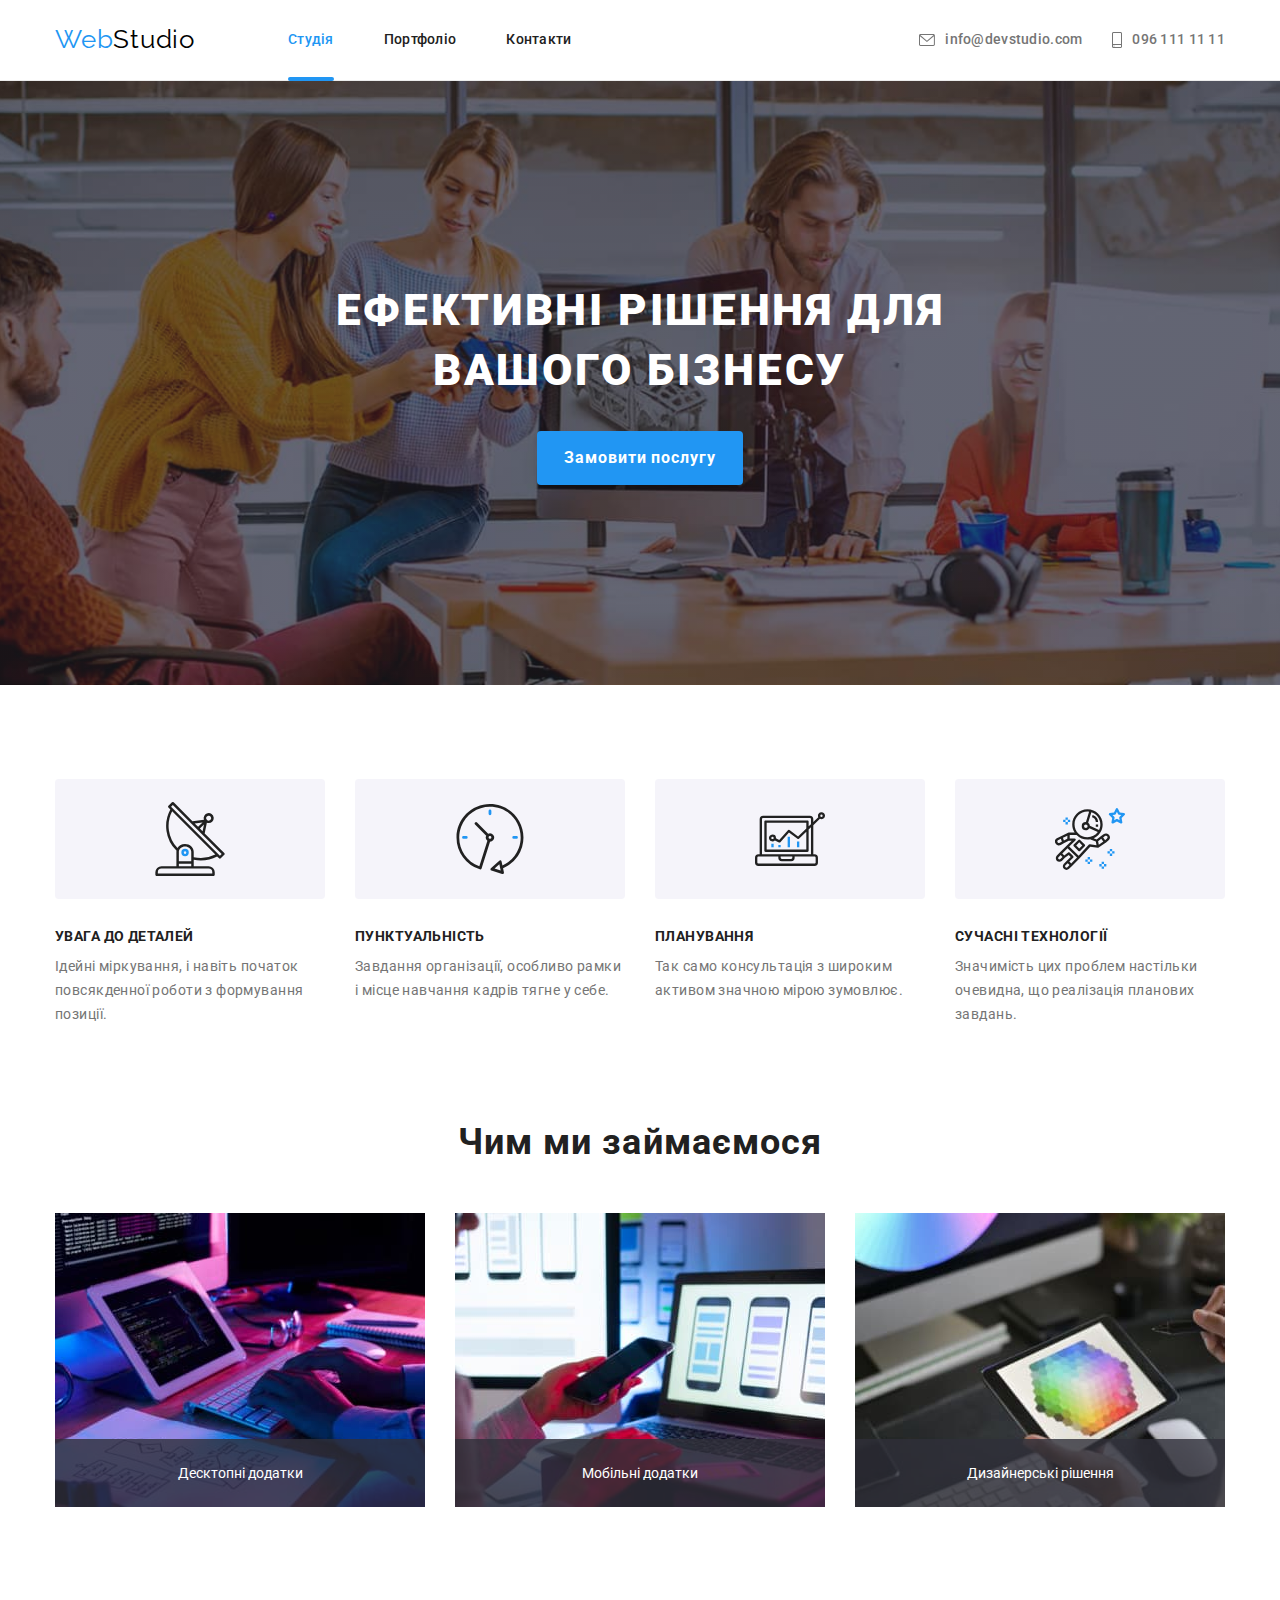
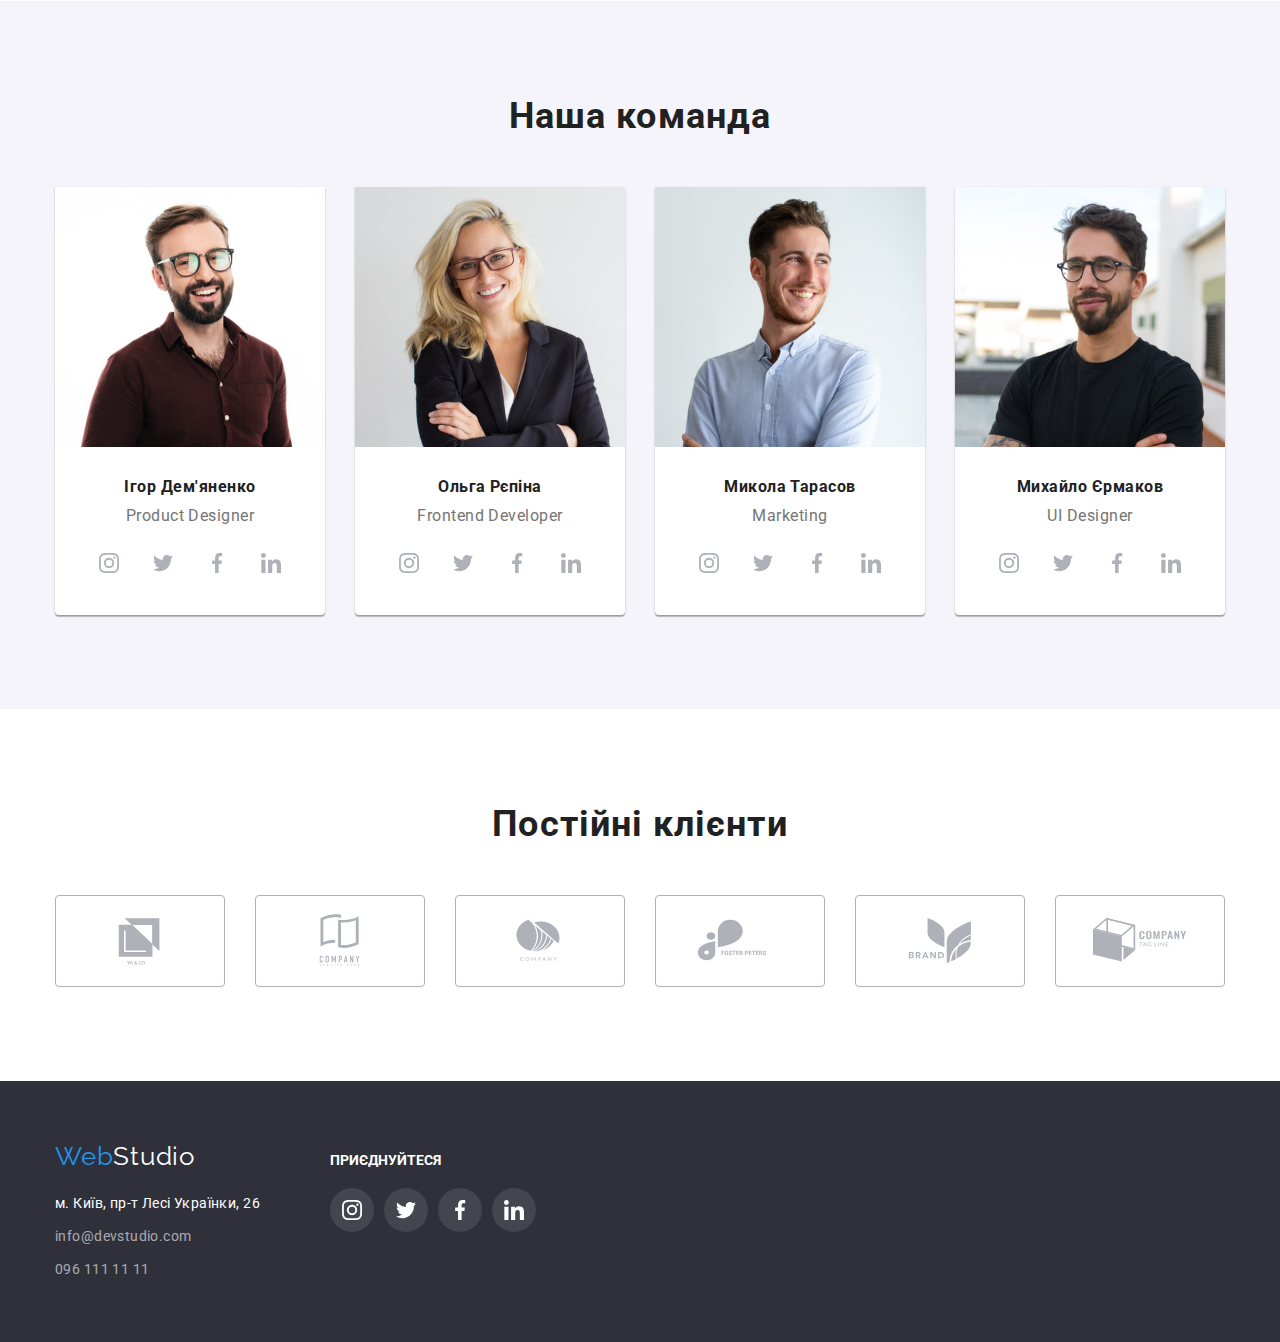
==== index.html @ e1a14d3d "positioning of elements" ====
<!DOCTYPE html>
<html lang="uk">
  <head>
    <meta charset="UTF-8" />
    <meta http-equiv="X-UA-Compatible" content="IE=edge" />
    <meta name="viewport" content="width=device-width, initial-scale=1.0" />
    <title>WebStudio</title>
    <link rel="preconnect" href="https://fonts.googleapis.com" />
    <link rel="preconnect" href="https://fonts.gstatic.com" crossorigin />
    <link
      href="https://fonts.googleapis.com/css2?family=Raleway:wght@700&family=Roboto:wght@400;500;700;900&display=swap"
      rel="stylesheet"
    />
    <link
      rel="stylesheet"
      href="https://cdnjs.cloudflare.com/ajax/libs/modern-normalize/1.1.0/modern-normalize.min.css"
    />
    <link
      rel="stylesheet"
      href="https://cdnjs.cloudflare.com/ajax/libs/animate.css/4.1.1/animate.min.css"
    />
    <link href="https://unpkg.com/aos@2.3.1/dist/aos.css" rel="stylesheet" />
    <link rel="stylesheet" href="css/styles.css" />
  </head>
  <body>
    <!--Шапка-->
    <header class="header-menu">
      <!--Навігація-->
      <div class="container lineheader">
        <a href="./index.html" class="logo-nav link" lang="en"
          ><span class="logo">Web</span><span class="logo-two">Studio</span></a
        >
        <nav>
          <ul class="list navheader">
            <li class="navheaderli">
              <a class="header-link current link" href="./index.html">Студія</a>
            </li>
            <li class="navheaderli">
              <a class="header-link link" href="./portfolio.html">Портфоліо</a>
            </li>
            <li class="navheaderli">
              <a class="header-link link" href="#">Контакти</a>
            </li>
          </ul>
        </nav>
        <!--Без навігації-->
        <ul class="list retreat notnavheader">
          <li class="">
            <a
              class="header-tel heder-tel-con link"
              href="mailto:info@devstudio.com"
            >
              <svg class="heder-list-app-icons" width="16" height="12">
                <use href="./images/icon.svg#icon-envelope-hover"></use>
              </svg>
              info@devstudio.com
            </a>
          </li>
          <li>
            <a class="header-tel heder-tel-con link" href="tel:0961111111">
              <svg class="heder-list-app-icons" width="10" height="16">
                <use href="./images/icon.svg#icon-smartphone"></use>
              </svg>
              096 111 11 11</a
            >
          </li>
        </ul>
      </div>
    </header>
    <!--Основна частина-->
    <main>
      <section class="hero hero-img section">
        <div class="container">
          <h1 class="hero-title">Ефективні рішення для вашого бізнесу</h1>
          <button class="hero-button" type="button" data-modal-open>
            Замовити послугу
          </button>
        </div>
      </section>
      <section class="section1">
        <div class="container">
          <h2 class="visually-hidden">Наші переваги</h2>
          <ul class="list benefitsone">
            <li class="benefits benefits-details">
              <h3 class="title">УВАГА ДО ДЕТАЛЕЙ</h3>
              <p class="text list">
                Ідейні міркування, і навіть початок повсякденної роботи з
                формування позиції.
              </p>
            </li>
            <li class="benefits benefits-punctuality">
              <h3 class="title">ПУНКТУАЛЬНІСТЬ</h3>
              <p class="text list">
                Завдання організації, особливо рамки і місце навчання кадрів
                тягне у себе.
              </p>
            </li>
            <li class="benefits benefits-planning">
              <h3 class="title">ПЛАНУВАННЯ</h3>
              <p class="text list">
                Так само консультація з широким активом значною мірою зумовлює.
              </p>
            </li>
            <li class="benefits benefits-technologies">
              <h3 class="title">СУЧАСНІ ТЕХНОЛОГІЇ</h3>
              <p class="text list">
                Значимість цих проблем настільки очевидна, що реалізація
                планових завдань.
              </p>
            </li>
          </ul>
        </div>
      </section>
      <section class="section2">
        <div class="container">
          <h2 class="title-section">Чим ми займаємося</h2>
          <ul class="list our-work">
            <li class="our-time-div">
              <img
                class="photo"
                src="images/hen.jpg"
                alt="Друк контенту на клавіатурі"
                width="370"
              />

              <p class="our-time">Десктопні додатки</p>
            </li>
            <li class="our-time-div">
              <img
                class="photo"
                src="images/tele.jpg"
                alt="Смартфон на фоні ноутбука"
                width="370"
              />
              <p class="our-time">Мобільні додатки</p>
            </li>
            <li class="our-time-div">
              <img
                class="photo"
                src="images/boxz.jpg"
                alt="Ноутбук з кольоровою мозаїкою"
                width="370"
              />
              <p class="our-time">Дизайнерські рішення</p>
            </li>
          </ul>
        </div>
      </section>
      <section class="title-section-background section">
        <div class="container">
          <h2 class="title-section">Наша команда</h2>
          <ul class="list title-center">
            <li class="title-namefirst">
              <img
                class="photo-two"
                src="images/ig.jpg"
                alt="Ігор Дем'яненко"
                width="270"
              />
              <div class="subjunctive">
                <h3 class="title-name">Ігор Дем'яненко</h3>
                <p class="title-profession">Product Designer</p>
                <ul class="list list-app-ul">
                  <li class="list-app-li">
                    <a class="list-app link" href="#">
                      <svg class="list-app-icons" width="20" height="20">
                        <use href="./images/icon.svg#icon-instagram"></use>
                      </svg>
                    </a>
                  </li>
                  <li class="list-app-li">
                    <a class="list-app link" href="#">
                      <svg class="list-app-icons" width="20" height="20">
                        <use
                          href="./images/icon.svg#icon-twitter
                        "
                        ></use>
                      </svg>
                    </a>
                  </li>
                  <li class="list-app-li">
                    <a class="list-app link" href="#">
                      <svg class="list-app-icons" width="20" height="20">
                        <use href="./images/icon.svg#icon-facebook"></use>
                      </svg>
                    </a>
                  </li>
                  <li class="list-app-li">
                    <a class="list-app link" href="#">
                      <svg class="list-app-icons" width="20" height="20">
                        <use href="./images/icon.svg#icon-linkedin"></use>
                      </svg>
                    </a>
                  </li>
                </ul>
              </div>
            </li>
            <li class="title-namefirst">
              <img
                class="photo-two"
                src="images/olg.jpg"
                alt="Ольга Рєпіна"
                width="270"
              />
              <div class="subjunctive">
                <h3 class="title-name">Ольга Рєпіна</h3>
                <p class="title-profession">Frontend Developer</p>
                <ul class="list list-app-ul">
                  <li class="list-app-li">
                    <a class="list-app link" href="#">
                      <svg class="list-app-icons" width="20" height="20">
                        <use href="./images/icon.svg#icon-instagram"></use>
                      </svg>
                    </a>
                  </li>
                  <li class="list-app-li">
                    <a class="list-app link" href="#">
                      <svg class="list-app-icons" width="20" height="20">
                        <use
                          href="./images/icon.svg#icon-twitter
                        "
                        ></use>
                      </svg>
                    </a>
                  </li>
                  <li class="list-app-li">
                    <a class="list-app link" href="#">
                      <svg class="list-app-icons" width="20" height="20">
                        <use href="./images/icon.svg#icon-facebook"></use>
                      </svg>
                    </a>
                  </li>
                  <li class="list-app-li">
                    <a class="list-app link" href="#">
                      <svg class="list-app-icons" width="20" height="20">
                        <use href="./images/icon.svg#icon-linkedin"></use>
                      </svg>
                    </a>
                  </li>
                </ul>
              </div>
            </li>
            <li class="title-namefirst">
              <img
                class="photo-two"
                src="images/muk.jpg"
                alt="Микола Тарасов"
                width="270"
              />
              <div class="subjunctive">
                <h3 class="title-name">Микола Тарасов</h3>
                <p class="title-profession">Marketing</p>
                <ul class="list list-app-ul">
                  <li class="list-app-li">
                    <a class="list-app link" href="#">
                      <svg class="list-app-icons" width="20" height="20">
                        <use href="./images/icon.svg#icon-instagram"></use>
                      </svg>
                    </a>
                  </li>
                  <li class="list-app-li">
                    <a class="list-app link" href="#">
                      <svg class="list-app-icons" width="20" height="20">
                        <use
                          href="./images/icon.svg#icon-twitter
                        "
                        ></use>
                      </svg>
                    </a>
                  </li>
                  <li class="list-app-li">
                    <a class="list-app link" href="#">
                      <svg class="list-app-icons" width="20" height="20">
                        <use href="./images/icon.svg#icon-facebook"></use>
                      </svg>
                    </a>
                  </li>
                  <li class="list-app-li">
                    <a class="list-app link" href="#">
                      <svg class="list-app-icons" width="20" height="20">
                        <use href="./images/icon.svg#icon-linkedin"></use>
                      </svg>
                    </a>
                  </li>
                </ul>
              </div>
            </li>
            <li class="title-namefirst">
              <img
                class="photo-two"
                src="images/muh.jpg"
                alt="Михайло Єрмаков"
                width="270"
              />
              <div class="subjunctive">
                <h3 class="title-name">Михайло Єрмаков</h3>
                <p class="title-profession">UI Designer</p>
                <ul class="list list-app-ul">
                  <li class="list-app-li">
                    <a class="list-app link" href="#">
                      <svg class="list-app-icons" width="20" height="20">
                        <use href="./images/icon.svg#icon-instagram"></use>
                      </svg>
                    </a>
                  </li>
                  <li class="list-app-li">
                    <a class="list-app link" href="#">
                      <svg class="list-app-icons" width="20" height="20">
                        <use
                          href="./images/icon.svg#icon-twitter
                        "
                        ></use>
                      </svg>
                    </a>
                  </li>
                  <li class="list-app-li">
                    <a class="list-app link" href="#">
                      <svg class="list-app-icons" width="20" height="20">
                        <use href="./images/icon.svg#icon-facebook"></use>
                      </svg>
                    </a>
                  </li>
                  <li class="list-app-li">
                    <a class="list-app link" href="#">
                      <svg class="list-app-icons" width="20" height="20">
                        <use href="./images/icon.svg#icon-linkedin"></use>
                      </svg>
                    </a>
                  </li>
                </ul>
              </div>
            </li>
          </ul>
        </div>
      </section>
      <section class="section">
        <div class="container">
          <h2 class="title-section">Постійні клієнти</h2>
          <ul class="list customers-ul title-center">
            <li class="customers">
              <a class="customers-list link" href="#">
                <svg class="customers-list-svg" width="106" height="60">
                  <use href="./images/icon.svg#icon-Logo"></use>
                </svg>
              </a>
            </li>
            <li class="customers">
              <a class="customers-list link" href="#">
                <svg class="customers-list-svg" width="106" height="60">
                  <use href="./images/icon.svg#icon-Logo-1"></use>
                </svg>
              </a>
            </li>
            <li class="customers">
              <a class="customers-list link" href="#">
                <svg class="customers-list-svg" width="106" height="60">
                  <use href="./images/icon.svg#icon-Logo-2"></use>
                </svg>
              </a>
            </li>
            <li class="customers">
              <a class="customers-list link" href="#">
                <svg class="customers-list-svg" width="106" height="60">
                  <use href="./images/icon.svg#icon-Logo-3"></use>
                </svg>
              </a>
            </li>
            <li class="customers">
              <a class="customers-list link" href="#">
                <svg class="customers-list-svg" width="106" height="60">
                  <use href="./images/icon.svg#icon-Logo-4"></use>
                </svg>
              </a>
            </li>
            <li class="customers">
              <a class="customers-list link" href="#">
                <svg class="customers-list-svg" width="106" height="60">
                  <use href="./images/icon.svg#icon-Logo-5"></use>
                </svg>
              </a>
            </li>
          </ul>
        </div>
      </section>
    </main>
    <!--Підвал-->
    <footer class="footer-menu">
      <div class="container class-one-div">
        <div class="class-two-div">
          <a href="./index.html" class="logo-nav link"
            ><span class="logo" lang="en">Web</span
            ><span class="logo-three">Studio</span></a
          >
          <address class="address-bottom">
            <ul class="list">
              <li class="addressli">
                <a
                  class="text-address link"
                  href="https://goo.gl/maps/tJb3yCtmhB1Y2pRR6"
                  target="_blank"
                  rel="noopener noreferrer"
                  >м. Київ, пр-т Лесі Українки, 26</a
                >
              </li>
              <li class="addressli">
                <a
                  class="text-address-tel link"
                  href="mailto:info@devstudio.com"
                  >info@devstudio.com
                </a>
              </li>
              <li class="addressli">
                <a class="text-address-tel link" href="tel:0961111111">
                  096 111 11 11</a
                >
              </li>
            </ul>
          </address>
        </div>
        <div class="footer-div">
          <h4 class="footer-name">ПРИЄДНУЙТЕСЯ</h4>
          <ul class="foter-list-app-ul list">
            <li class="foter-list-app-li">
              <a class="foter-list-app link" href="#">
                <svg class="foter-list-app-icons" width="20" height="20">
                  <use href="./images/icon.svg#icon-instagram"></use>
                </svg>
              </a>
            </li>
            <li class="foter-list-app-li">
              <a class="foter-list-app link" href="#">
                <svg class="foter-list-app-icons" width="20" height="20">
                  <use href="./images/icon.svg#icon-twitter"></use>
                </svg>
              </a>
            </li>
            <li class="foter-list-app-li">
              <a class="foter-list-app link" href="#">
                <svg class="foter-list-app-icons" width="20" height="20">
                  <use href="./images/icon.svg#icon-facebook"></use>
                </svg>
              </a>
            </li>
            <li class="foter-list-app-li">
              <a class="foter-list-app link" href="#">
                <svg class="foter-list-app-icons" width="20" height="20">
                  <use href="./images/icon.svg#icon-linkedin"></use>
                </svg>
              </a>
            </li>
          </ul>
        </div>
      </div>
    </footer>
    <div class="backdrop is-hidden" data-modal>
      <div class="modal">
        <button class="modal-btn" type="button" data-modal-close>
          <svg class="modal-close-item" width="18" height="18">
            <use href="./images/icon.svg#icon-close"></use>
          </svg>
        </button>
      </div>
    </div>
    <script src="https://unpkg.com/aos@2.3.1/dist/aos.js"></script>
    <script>
      AOS.init();
    </script>
    <script src="./js/modal.js"></script>
  </body>
</html>
---- css/styles.css ----
:root {
  --advantage-color: #ffffff;
  --text-color: #212121;
  --btn-color: #2196f3;
  --header-footer-color: #2f303a;
  --text-color-light: #757575;
  --text-logo: #000000;
  --btn-color-dark: #188ce8;
  --color-section: #f5f4fa;
  --address-color: rgba(255, 255, 255, 0.6);
  --list-app-icons: #afb1b8;
  --hero-img: #c4c4c4;
}

p,
h1,
h2,
h3,
h4,
h5,
h6 {
  margin: 0;
}

ul {
  margin: 0;
  padding: 0;
}

.container {
  width: 1200px;
  padding-left: 15px;
  padding-right: 15px;
  margin: 0 auto;
}

.section {
  padding-top: 94px;
  padding-bottom: 94px;
}

.section1 {
  padding-bottom: 47px;
  padding-top: 94px;
}

.section2 {
  padding-top: 47px;
  padding-bottom: 94px;
}

.lineheader {
  display: flex;
  align-items: center;
}

.navheader {
  display: flex;
  margin-left: 93px;
}

.notnavheader {
  display: flex;
  margin-left: auto;
}

.navheaderli {
  margin-right: 50px;
}

.navheaderli:last-child {
  margin-right: 0px;
}

.header-link.link.current {
  color: var(--btn-color);
}

.header-link.link.current::after {
  content: "";
  display: block;
  width: 100%;
  height: 4px;
  background-color: var(--btn-color);
  border-radius: 2px;
  margin-bottom: -1px;
  left: 0;
  bottom: 0;
  position: absolute;
  transition: opaciti 250ms cubic-bezier(0.4, 0, 0.2, 1);
}

body {
  font-family: "Roboto", "Raleway", sans-serif;
  color: var(--text-color);
  background-color: var(--advantage-color);
}

.hero {
  background: var(--header-footer-color);
  padding: 200px 0px 200px 0px;
  text-align: center;
}

.hero-img {
  max-width: 1600px;
  margin-left: auto;
  margin-right: auto;
  background-image: linear-gradient(
      to right,
      rgba(47, 48, 58, 0.4),
      rgba(47, 48, 58, 0.4)
    ),
    url(../images/fonn.jpg);
  background-repeat: no-repeat;
  background-position: center;
  background-size: cover;
  background-color: var(--hero-img);
}

.hero-title {
  font-weight: 900;
  font-size: 44px;
  line-height: 1.36;
  letter-spacing: 0.06em;
  text-transform: uppercase;
  color: var(--advantage-color);
  max-width: 696px;
  margin: 0 auto;
  text-align: center;
}

.hero-button {
  font-family: inherit;
  font-weight: 700;
  font-size: 16px;
  line-height: 1.88;
  letter-spacing: 0.06em;
  cursor: pointer;
  background-color: var(--btn-color);
  color: var(--advantage-color);
  border-color: transparent;
  border-radius: 4px;
  margin-top: 30px;
  padding: 10px 25px;
  box-shadow: 0px 4px 4px rgba(0, 0, 0, 0.15);
  transition: color 250ms cubic-bezier(0.4, 0, 0.2, 1),
    background-color 250ms cubic-bezier(0.4, 0, 0.2, 1);
}
.hero-button:hover,
.hero-button:focus {
  background-color: var(--btn-color-dark);
  color: var(--advantage-color);
}

.benefitsone {
  display: flex;
}

.benefits {
  margin-right: 30px;
}

.benefits:last-child {
  margin-right: 0px;
}

.benefits::before {
  content: "";
  display: block;
  width: 270px;
  height: 120px;
  margin-bottom: 30px;
  background-color: var(--color-section);
  background-size: contain;
  background-repeat: no-repeat;
  background-position: center;
  border-radius: 4px;
}

.benefits-details::before {
  background-image: url(../images/Group.svg);
  background-size: 70px;
}

.benefits-punctuality::before {
  background-image: url(../images/clock.svg);
  background-size: 70px;
}

.benefits-planning::before {
  background-image: url(../images/diagram.svg);
  background-size: 70px;
}

.benefits-technologies::before {
  background-image: url(../images/astronaut.svg);
  background-size: 70px;
}

.our-work {
  display: flex;
  gap: 30px;
}

.our-time {
  font-size: 14px;
  line-height: 100%;
  background-color: rgba(47, 48, 58, 0.8);
  color: var(--advantage-color);
  padding-top: 27px;
  padding-bottom: 27px;
  width: 370px;
  display: flex;
  text-align: center;
  position: absolute;
  justify-content: center;
  bottom: 0;
  right: 0;
}

.our-time-div {
  position: relative;
}

.title-center {
  display: flex;
  gap: 30px;
}

.title {
  font-weight: 700;
  font-size: 14px;
  line-height: 1.14;
  letter-spacing: 0.03em;
  text-transform: uppercase;
  margin-bottom: 10px;
}

.text {
  font-size: 14px;
  line-height: 1.71;
  letter-spacing: 0.03em;
  color: var(--text-color-light);
}

.title-section-background {
  background-color: var(--color-section);
}

.title-namefirst {
  background-color: var(--advantage-color);
  text-align: center;
  box-shadow: 0px 1px 3px rgba(0, 0, 0, 0.12), 0px 1px 1px rgba(0, 0, 0, 0.14),
    0px 2px 1px rgba(0, 0, 0, 0.2);
  border-radius: 0px 0px 4px 4px;
}

.title-section {
  font-weight: 700;
  font-size: 36px;
  line-height: 1.17;
  letter-spacing: 0.03em;
  margin: 0 auto;
  text-align: center;
  margin-bottom: 50px;
}

.title-name {
  font-size: 16px;
  line-height: 1.19;
  letter-spacing: 0.03em;
  margin-bottom: 10px;
}

.title-profession {
  font-size: 16px;
  line-height: 1.19;
  letter-spacing: 0.03em;
  color: var(--text-color-light);
  margin-bottom: 16px;
}

.header-menu {
  background-color: var(--advantage-color);
  border-bottom: 1px solid #ececec;
}

.logo-nav {
  font-family: "Raleway", sans-serif;
  font-size: 26px;
  line-height: 1.19;
  letter-spacing: 0.03em;
  padding-top: 24px;
  padding-bottom: 25px;
}

.logo {
  color: var(--btn-color);
}

.logo-two {
  color: var(--text-logo);
}

.header-link {
  font-weight: 500;
  font-size: 14px;
  line-height: 1.14;
  letter-spacing: 0.02em;
  color: var(--text-color);
  display: block;
  padding-top: 32px;
  padding-bottom: 32px;
  transition: color 250ms cubic-bezier(0.4, 0, 0.2, 1);
  position: relative;
}

.header-link:focus,
.header-link:hover {
  color: var(--btn-color);
}

.heder-list-app-icons {
  fill: currentColor;
}

.header-tel {
  font-style: normal;
  font-weight: 500;
  font-size: 14px;
  line-height: 1.14;
  letter-spacing: 0.02em;
  color: var(--text-color-light);
  padding-top: 32px;
  padding-bottom: 32px;
  display: flex;
  align-items: center;
  justify-content: center;
  transition: color 250ms cubic-bezier(0.4, 0, 0.2, 1);
}

.header-tel:hover,
.header-tel:focus {
  color: var(--btn-color);
}

.retreat {
  gap: 30px;
}

.heder-tel-con {
  gap: 10px;
}

.link {
  text-decoration: none;
}

.current {
  color: var(--btn-color);
}

.list {
  list-style: none;
}

.btn {
  display: flex;
  justify-content: center;
  gap: 8px;
  margin-bottom: 50px;
}

.buttons {
  font-family: inherit;
  font-weight: 500;
  font-size: 16px;
  line-height: 1.63;
  letter-spacing: 0.03em;
  color: var(--text-color);
  cursor: pointer;
  border-color: transparent;
  padding: 6px 22px;
  border-radius: 4px;
  gap: 8px;
  transition: color 250ms cubic-bezier(0.4, 0, 0.2, 1),
    background-color 250ms cubic-bezier(0.4, 0, 0.2, 1),
    box-shadow 250ms cubic-bezier(0.4, 0, 0.2, 1);
}

.buttons:hover,
.buttons:focus {
  background-color: var(--btn-color);
  color: var(--advantage-color);
  box-shadow: 0px 3px 1px rgba(0, 0, 0, 0.1), 0px 1px 2px rgba(0, 0, 0, 0.08),
    0px 2px 2px rgba(0, 0, 0, 0.12);
}

.menu-services {
  display: flex;
  flex-wrap: wrap;
  gap: 30px;
}

.photo {
  display: block;
  max-width: 100%;
}

.photo-two {
  display: block;
  max-width: 100%;
}

.subjunctive {
  padding-top: 30px;
  padding-bottom: 30px;
}

.list-app-ul {
  display: flex;
  justify-content: center;
  gap: 10px;
}

.list-app {
  width: 44px;
  height: 44px;
  border-radius: 50%;
  display: flex;
  align-items: center;
  justify-content: center;
  color: var(--list-app-icons);
  transition: background-color 250ms cubic-bezier(0.4, 0, 0.2, 1);
}

.list-app-icons {
  fill: currentColor;
  transition: fill 250ms cubic-bezier(0.4, 0, 0.2, 1);
}

.list-app:hover,
.list-app:focus {
  background-color: var(--btn-color);
  color: var(--advantage-color);
}

.main-background {
  background-color: var(--advantage-color);
  width: 370px;
  position: relative;
}

.text-absolute {
  position: absolute;
  top: 0;
  left: 0;
  font-size: 18px;
  line-height: 28px;
  background-color: rgba(33, 150, 243, 0.9);
  color: var(--advantage-color);
  padding: 63px 24px 56px 24px;
  height: 100%;
  transform: translateY(100%);
  transition: transform 250ms cubic-bezier(0.4, 0, 0.2, 1);
  overflow: auto;
}

.portfolio-hover:hover .text-absolute {
  transform: translateY(0);
}

.portfolio-fon {
  position: relative;
  font-size: 0;
  line-height: 0;
  overflow: hidden;
}

.portfolio-subjunctive {
  padding: 20px 24px;
  border-left: 1px solid #eeeeee;
  border-bottom: 1px solid #eeeeee;
  border-right: 1px solid #eeeeee;
  width: 370px;
}

.portfolio-hover {
  display: inline-block;
  font-size: 0;
  line-height: 0;
  transition: box-shadow 250ms cubic-bezier(0.4, 0, 0.2, 1);
}

.portfolio-hover:hover,
.portfolio-hover:focus {
  box-shadow: 0px 1px 1px rgba(0, 0, 0, 0.12), 0px 4px 4px rgba(0, 0, 0, 0.06),
    1px 4px 6px rgba(0, 0, 0, 0.16);
}

.img-link {
  margin-bottom: 4px;
}

.main {
  font-weight: 700;
  font-size: 18px;
  line-height: 2;
  letter-spacing: 0.06em;
  color: var(--text-color);
}

.main-content {
  font-size: 16px;
  line-height: 1.88;
  letter-spacing: 0.03em;
  color: var(--text-color-light);
}

.text-address {
  font-style: normal;
  font-size: 14px;
  line-height: 1.71;
  letter-spacing: 0.03em;
  color: var(--advantage-color);
  transition: color 250ms cubic-bezier(0.4, 0, 0.2, 1);
}

.text-address-tel {
  font-style: normal;
  font-size: 14px;
  line-height: 1.71;
  letter-spacing: 0.03em;
  color: var(--address-color);
  transition: color 250ms cubic-bezier(0.4, 0, 0.2, 1);
}

.text-address:hover,
.text-address:focus {
  color: var(--btn-color);
}

.text-address-tel:hover,
.text-address-tel:focus {
  color: var(--btn-color);
}

.customers-ul {
  display: flex;
  justify-content: center;
  gap: 30px;
}

.customers-list {
  display: flex;
  align-items: center;
  justify-content: center;
  width: 170px;
  height: 92px;
  border: 1px solid var(--list-app-icons);
  border-radius: 4px;
  fill: var(--list-app-icons);
  transition: fill 250ms cubic-bezier(0.4, 0, 0.2, 1);
}

.customers-list:hover,
.customers-list:focus {
  fill: var(--btn-color);
  border-color: var(--btn-color);
  transition: fill 250ms cubic-bezier(0.4, 0, 0.2, 1),
    border-color 250ms cubic-bezier(0.4, 0, 0.2, 1);
}

.address-bottom:hover {
  color: var(--btn-color-dark);
}

.class-two-div {
  margin-right: 70px;
}

.foter-list-app-ul {
  display: flex;
  justify-content: center;
  gap: 10px;
}

.foter-list-app {
  width: 44px;
  height: 44px;
  border-radius: 50%;
  display: flex;
  align-items: center;
  justify-content: center;
  background-color: rgba(255, 255, 255, 0.1);
  color: var(--advantage-color);
  transition: background-color 250ms cubic-bezier(0.4, 0, 0.2, 1);
}

.foter-list-app-icons {
  fill: currentColor;
  transition: fill 250ms cubic-bezier(0.4, 0, 0.2, 1);
}

.foter-list-app:hover,
.foter-list-app:focus {
  background-color: var(--btn-color);
  color: var(--advantage-color);
}

.class-one-div {
  display: flex;
  align-items: baseline;
}

.footer-name {
  color: var(--advantage-color);
  letter-spacing: 3%;
  margin-bottom: 20px;
  font-size: 14px;
}

.footer-menu {
  background-color: var(--header-footer-color);
  padding-top: 60px;
  padding-bottom: 60px;
}

.logo-three {
  color: var(--advantage-color);
}

.address-bottom {
  margin-top: 20px;
}

.addressli {
  margin-bottom: 9px;
}

.addressli:last-child {
  margin-bottom: 0px;
}

.visually-hidden {
  position: absolute;
  white-space: nowrap;
  width: 1px;
  height: 1px;
  overflow: hidden;
  border: 0;
  padding: 0;
  clip: rect(0 0 0 0);
  clip-path: inset(50%);
  margin: -1px;
}
.backdrop {
  position: fixed;
  top: 0;
  width: 100%;
  height: 100%;
  background-color: rgba(0, 0, 0, 0.1);
  transition: opacity 250ms cubic-bezier(0.4, 0, 0.2, 1),
    visibility 250ms cubic-bezier(0.4, 0, 0.2, 1);
}
.modal {
  width: 528px;
  min-height: 581px;
  background-color: var(--advantage-color);
  position: absolute;
  top: 50%;
  left: 50%;
  transform: translate(-50%, -50%) scaleX(1);
  transition: transform 250ms cubic-bezier(0.4, 0, 0.2, 1);
}
.modal-btn {
  width: 30px;
  height: 30px;
  border: 1px solid rgba(0, 0, 0, 0.1);
  border-radius: 50%;
  background-color: transparent;
  position: absolute;
  right: 8px;
  top: 8px;
  display: flex;
  align-items: center;
  justify-content: center;
  padding: 0;
  cursor: pointer;
}
.backdrop.is-hidden .modal {
  transform: translate(-50%, -50%) scaleX(0);
}
/* Приховати модалку */

.is-hidden {
  opacity: 0;
  visibility: hidden;
  pointer-events: none;
}
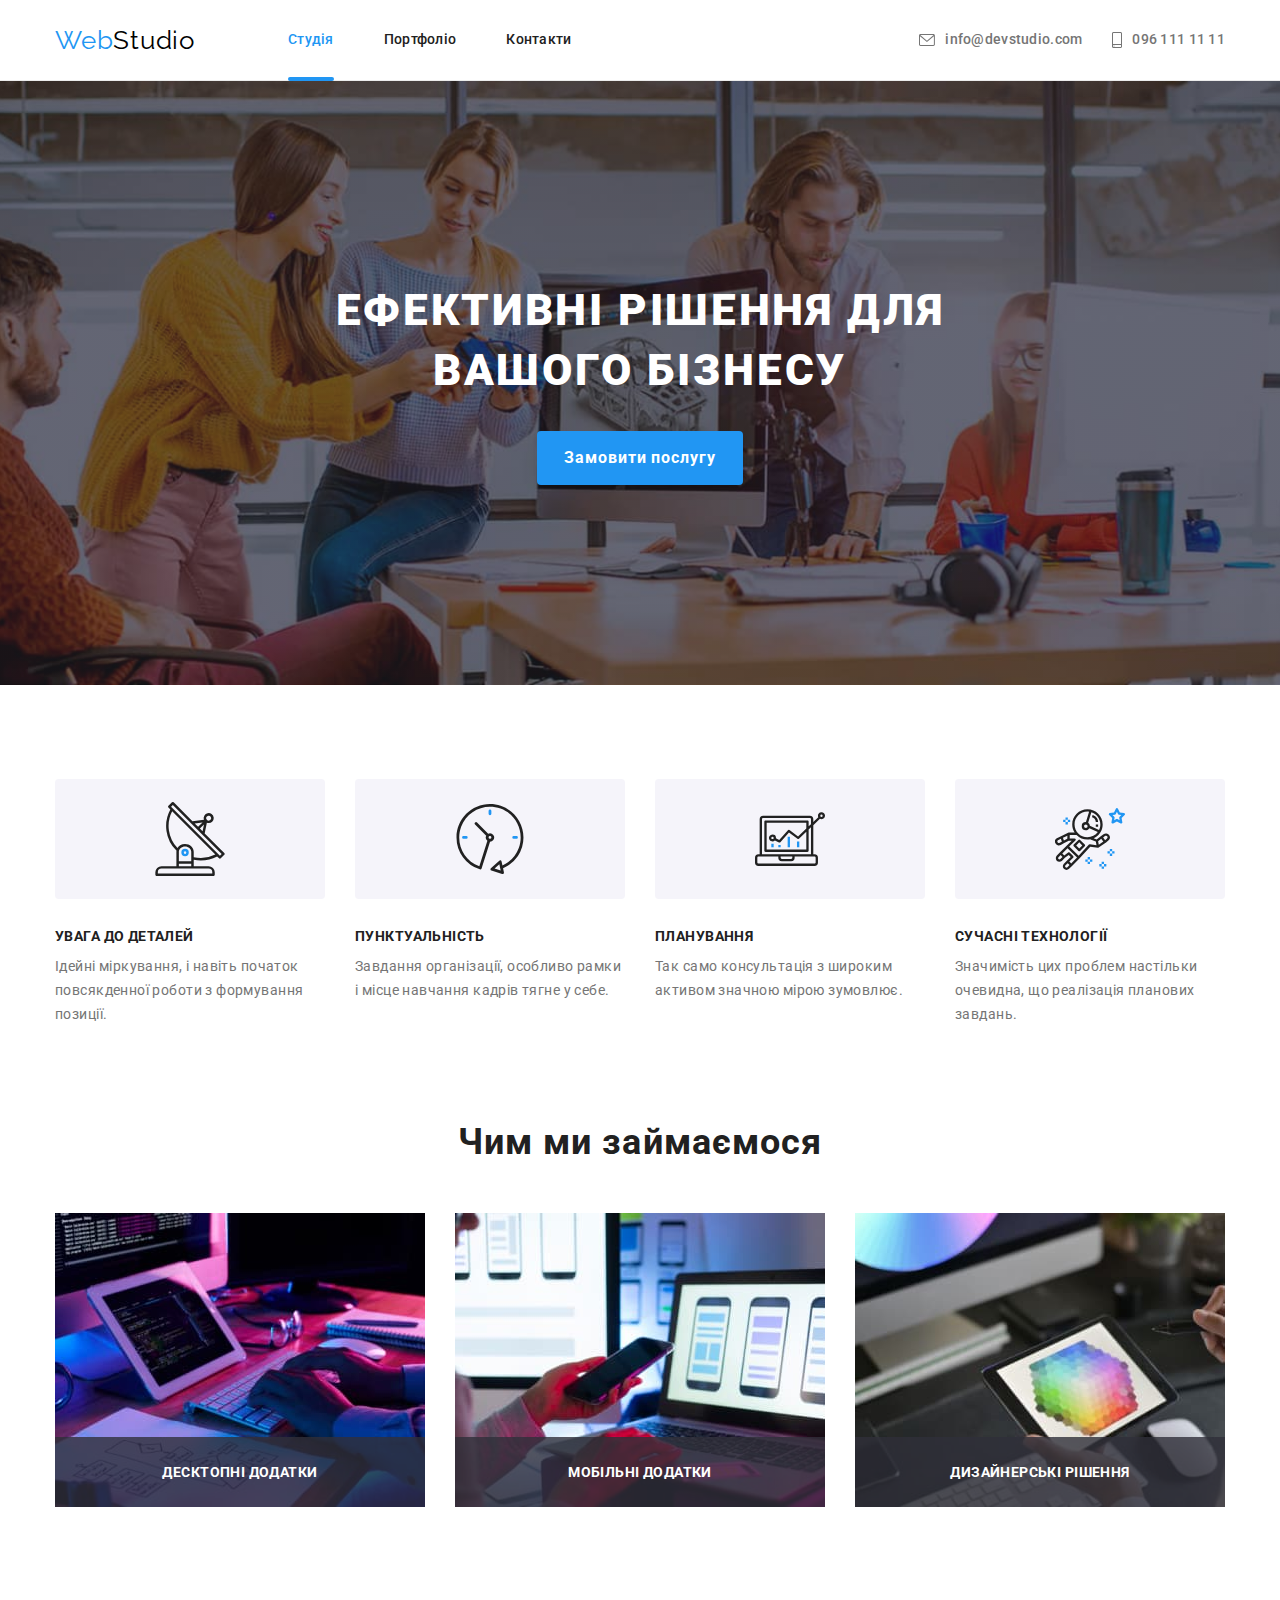
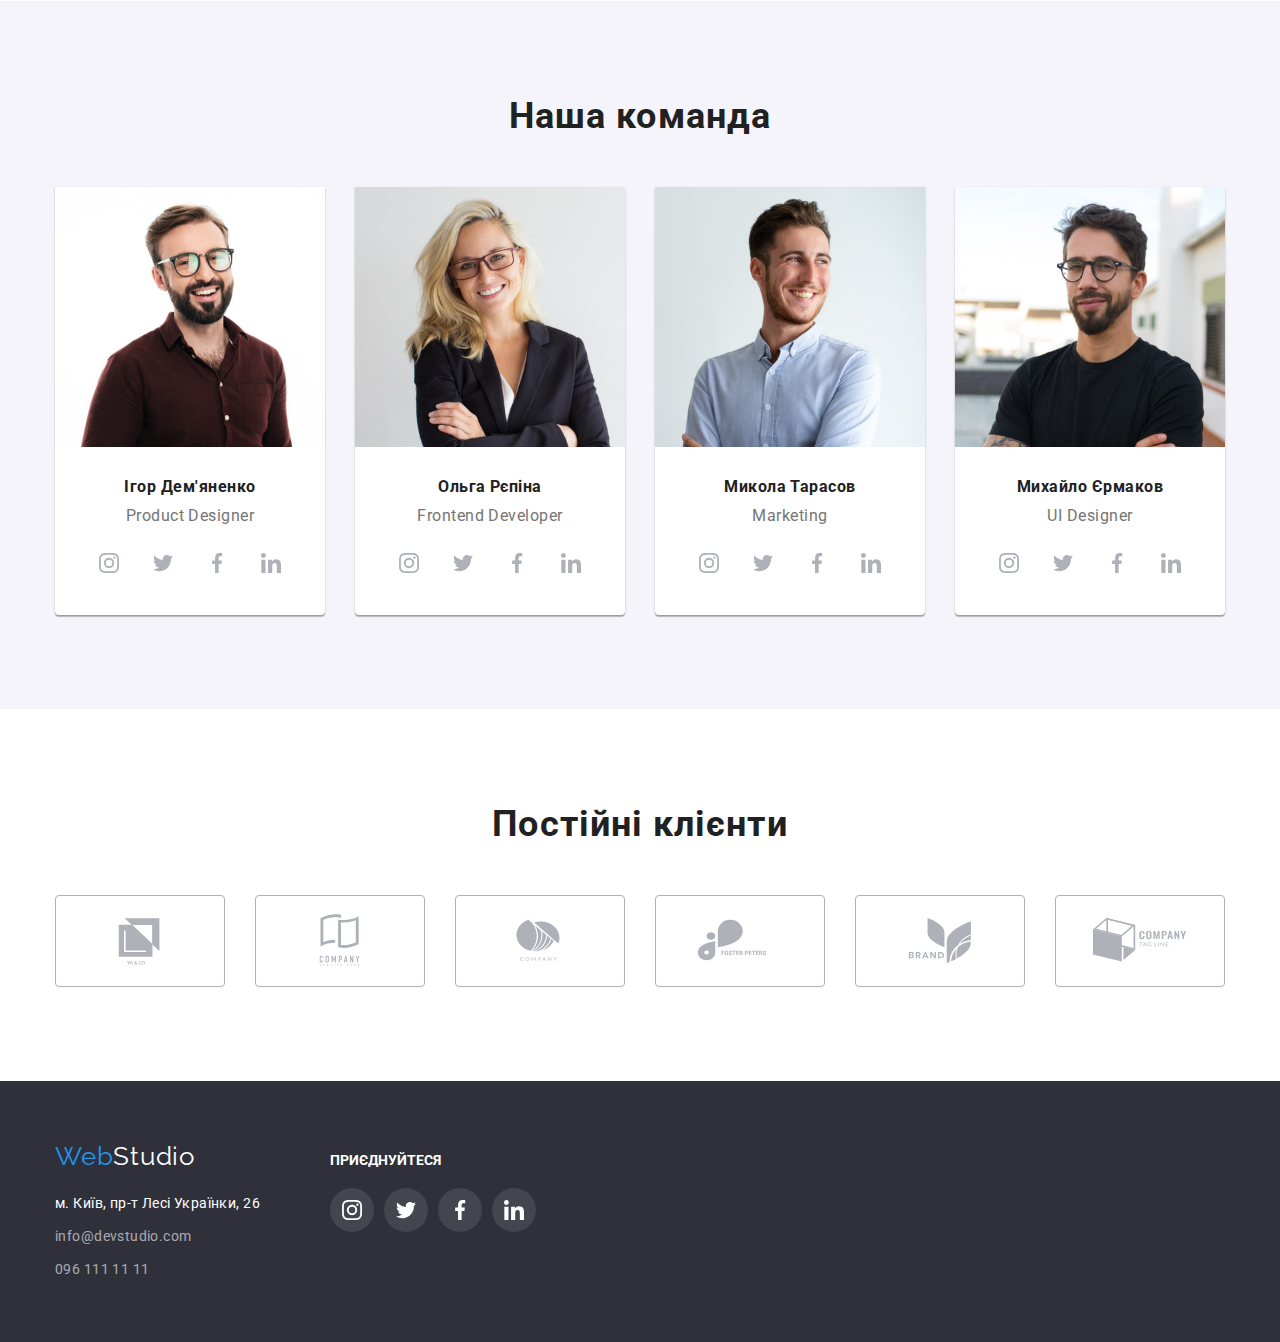
==== commit 646a6cc6: "positioning of elements two" ====
--- a/index.html
+++ b/index.html
@@ -123,7 +123,7 @@
                 width="370"
               />
 
-              <p class="our-time">Десктопні додатки</p>
+              <p class="our-time">ДЕСКТОПНІ ДОДАТКИ</p>
             </li>
             <li class="our-time-div">
               <img
@@ -132,7 +132,7 @@
                 alt="Смартфон на фоні ноутбука"
                 width="370"
               />
-              <p class="our-time">Мобільні додатки</p>
+              <p class="our-time">МОБІЛЬНІ ДОДАТКИ</p>
             </li>
             <li class="our-time-div">
               <img
@@ -141,7 +141,7 @@
                 alt="Ноутбук з кольоровою мозаїкою"
                 width="370"
               />
-              <p class="our-time">Дизайнерські рішення</p>
+              <p class="our-time">ДИЗАЙНЕРСЬКІ РІШЕННЯ</p>
             </li>
           </ul>
         </div>
--- a/css/styles.css
+++ b/css/styles.css
@@ -204,19 +204,20 @@
 }
 
 .our-time {
-  font-size: 14px;
-  line-height: 100%;
   background-color: rgba(47, 48, 58, 0.8);
-  color: var(--advantage-color);
-  padding-top: 27px;
-  padding-bottom: 27px;
+  height: 70px;
   width: 370px;
-  display: flex;
-  text-align: center;
+  align-items: center;
   position: absolute;
   justify-content: center;
   bottom: 0;
   right: 0;
+  display: flex;
+  color: var(--advantage-color);
+  font-weight: 700;
+  line-height: 16px;
+  letter-spacing: 0.03em;
+  font-size: 14px;
 }
 
 .our-time-div {
@@ -291,8 +292,6 @@
   font-size: 26px;
   line-height: 1.19;
   letter-spacing: 0.03em;
-  padding-top: 24px;
-  padding-bottom: 25px;
 }
 
 .logo {
@@ -432,12 +431,12 @@
   align-items: center;
   justify-content: center;
   color: var(--list-app-icons);
-  transition: background-color 250ms cubic-bezier(0.4, 0, 0.2, 1);
+  transition: background-color 250ms cubic-bezier(0.4, 0, 0.2, 1),
+    color 250ms cubic-bezier(0.4, 0, 0.2, 1);
 }
 
 .list-app-icons {
   fill: currentColor;
-  transition: fill 250ms cubic-bezier(0.4, 0, 0.2, 1);
 }
 
 .list-app:hover,
@@ -560,16 +559,23 @@
   height: 92px;
   border: 1px solid var(--list-app-icons);
   border-radius: 4px;
-  fill: var(--list-app-icons);
-  transition: fill 250ms cubic-bezier(0.4, 0, 0.2, 1);
+  color: var(--list-app-icons);
+  transition: color 250ms cubic-bezier(0.4, 0, 0.2, 1),
+    border-color 250ms cubic-bezier(0.4, 0, 0.2, 1);
+}
+
+.customers-list-svg {
+  fill: currentColor;
+}
+
+.customers-list-svg:hover,
+.customers-list-svg:focus {
+  fill: var(--btn-color);
 }
 
 .customers-list:hover,
 .customers-list:focus {
-  fill: var(--btn-color);
   border-color: var(--btn-color);
-  transition: fill 250ms cubic-bezier(0.4, 0, 0.2, 1),
-    border-color 250ms cubic-bezier(0.4, 0, 0.2, 1);
 }
 
 .address-bottom:hover {
